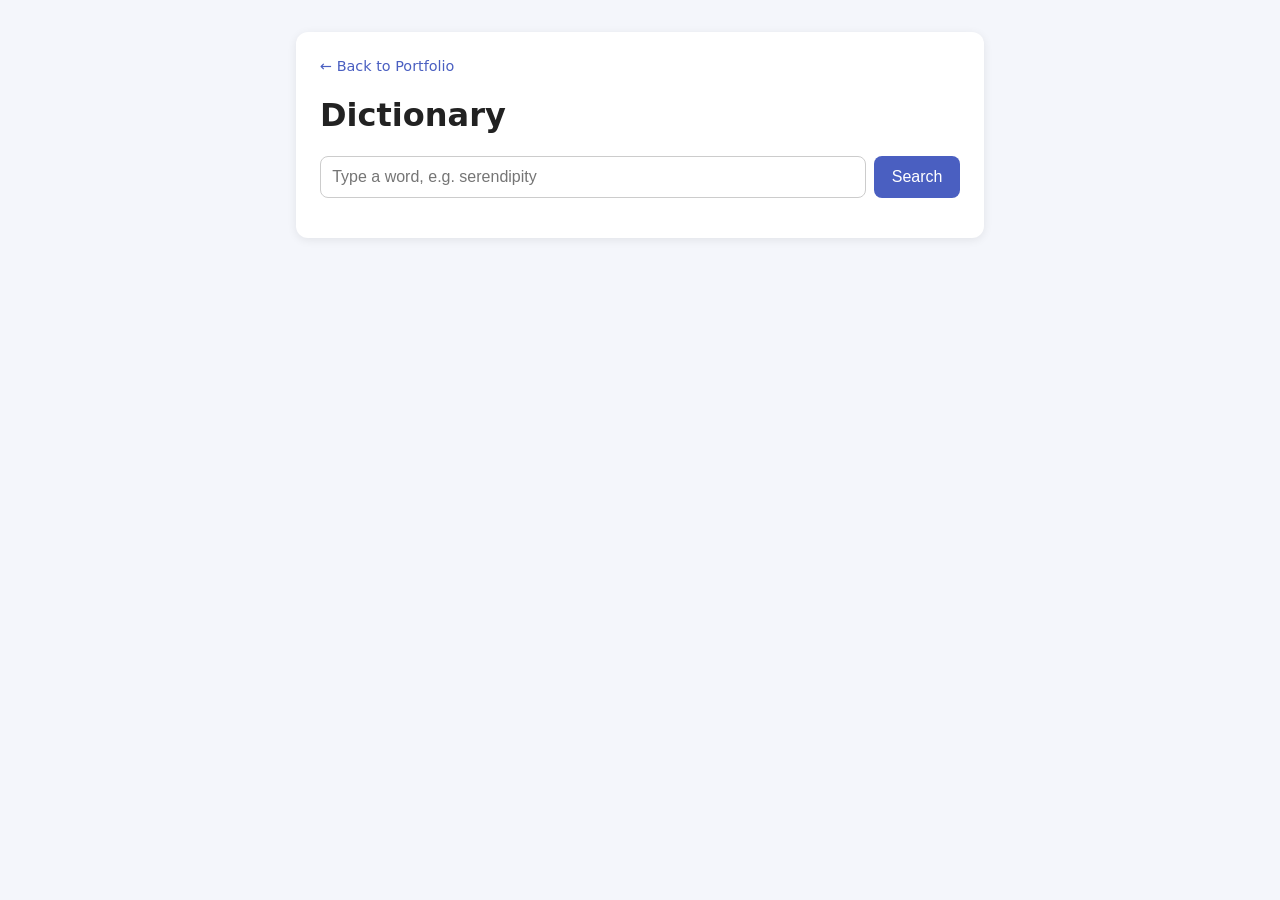
==== app.html @ 38a01851 "Add files via upload" ====
<!DOCTYPE html>
<html lang="en">
<head>
  <meta charset="UTF-8">
  <meta name="viewport" content="width=device-width, initial-scale=1">
  <title>Dictionary App</title>
  <link rel="stylesheet" href="styles.css">
</head>
<body>
  <main class="app">
    <a href="index.html" class="back">← Back to Portfolio</a>
    <h1>Dictionary</h1>
    <form id="search-form">
      <label for="word-input" class="sr-only">Word to define</label>
      <input id="word-input" type="text" placeholder="Type a word, e.g. serendipity" autocomplete="off">
      <button type="submit">Search</button>
    </form>
    <p id="status" role="status"></p>
    <div id="result"></div>
  </main>
  <script src="script.js"></script>
</body>
</html>
---- styles.css ----
/* Starter styles for app.html - CSS teammate can replace/extend */
body { font-family: system-ui, sans-serif; background: #f4f6fb; margin: 0; color: #222; }
.app { max-width: 640px; margin: 2rem auto; padding: 1.5rem; background: #fff; border-radius: 12px; box-shadow: 0 2px 10px rgba(0,0,0,.08); }
.back { font-size: .9rem; color: #4a5fc1; text-decoration: none; }
form { display: flex; gap: .5rem; margin: 1rem 0; }
input { flex: 1; padding: .7rem; font-size: 1rem; border: 1px solid #ccc; border-radius: 8px; }
button { padding: .7rem 1.1rem; font-size: 1rem; border: 0; border-radius: 8px; background: #4a5fc1; color: #fff; cursor: pointer; }
#status.error { color: #b00020; }
.phonetic { color: #666; margin: 0 0 .5rem; }
h3 { font-style: italic; color: #4a5fc1; margin-bottom: .3rem; }
.example, .synonyms { color: #666; font-size: .9rem; }
.sr-only { position: absolute; left: -9999px; }

/* ---------- Portfolio page (index.html) ---------- */
.portfolio { scroll-behavior: smooth; }
.navbar { display: flex; justify-content: space-between; align-items: center; padding: .8rem 1.5rem; background: #fff; box-shadow: 0 1px 6px rgba(0,0,0,.08); position: sticky; top: 0; z-index: 10; }
.navbar .brand { font-weight: bold; color: #4a5fc1; }
.navbar ul { display: flex; gap: 1.2rem; list-style: none; margin: 0; padding: 0; align-items: center; }
.navbar a { text-decoration: none; color: #333; }
.navbar .nav-cta { background: #4a5fc1; color: #fff; padding: .45rem .9rem; border-radius: 6px; }
.hero { background: linear-gradient(135deg, #4a5fc1, #7a8be0); color: #fff; text-align: center; padding: 4rem 1rem; }
.hero h1 { margin: 0 0 .6rem; }
.hero p { max-width: 560px; margin: 0 auto; }
.cta { display: inline-block; margin-top: 1.2rem; padding: .8rem 1.5rem; background: #fff; color: #4a5fc1; font-weight: bold; border-radius: 8px; text-decoration: none; }
.cta-dark { background: #4a5fc1; color: #fff; }
.portfolio main { max-width: 960px; margin: 0 auto; padding: 0 1rem; }
.portfolio section { padding: 2.5rem 0; }
.portfolio h2 { text-align: center; color: #333; margin-top: 0; }
.about-grid { display: grid; grid-template-columns: 2fr 1fr; gap: 1.5rem; align-items: start; }
.facts { list-style: none; margin: 0; padding: 1rem 1.2rem; background: #fff; border-radius: 12px; box-shadow: 0 2px 10px rgba(0,0,0,.08); }
.facts li { padding: .4rem 0; }
.cards { display: grid; grid-template-columns: repeat(auto-fit, minmax(240px, 1fr)); gap: 1.2rem; }
.card { background: #fff; padding: 1.5rem 1.2rem; border-radius: 12px; text-align: center; box-shadow: 0 2px 10px rgba(0,0,0,.08); }
.card img { width: 140px; height: 140px; object-fit: cover; border-radius: 50%; background: #dde2f5; }
.card h3 { margin: .8rem 0 .3rem; }
.card .role { display: inline-block; background: #e8ebfa; color: #4a5fc1; font-weight: bold; padding: .2rem .7rem; border-radius: 999px; font-size: .9rem; }
.launch { text-align: center; }
.portfolio footer { text-align: center; padding: 1.5rem; color: #666; border-top: 1px solid #e3e6f0; }
@media (max-width: 640px) { .about-grid { grid-template-columns: 1fr; } .navbar .brand { display: none; } .navbar { justify-content: center; } }
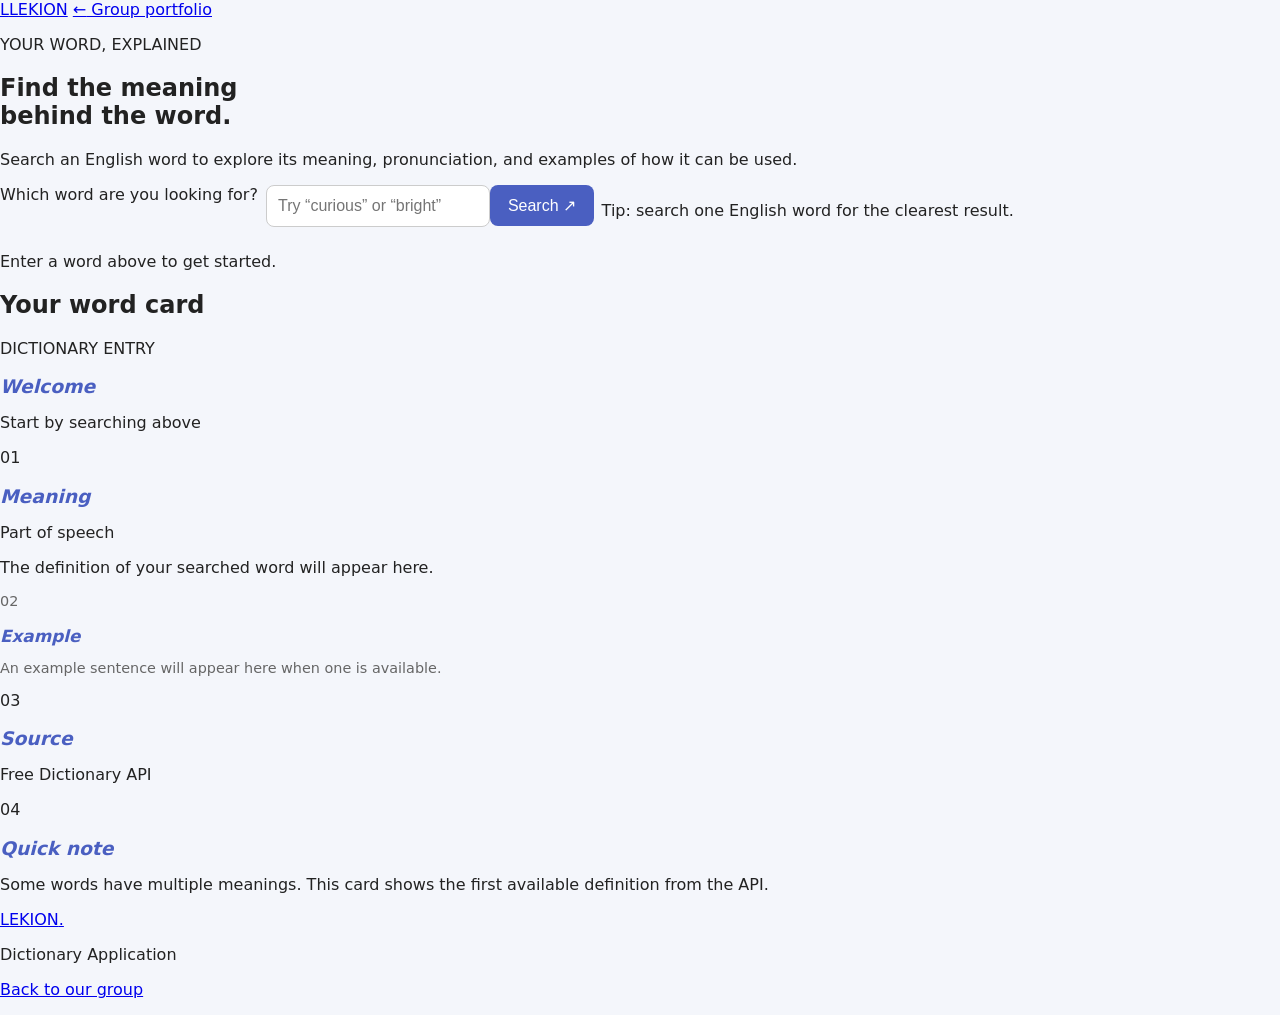
==== commit 6a325bc3: "Update app.html" ====
--- a/app.html
+++ b/app.html
@@ -2,22 +2,48 @@
 <html lang="en">
 <head>
   <meta charset="UTF-8">
-  <meta name="viewport" content="width=device-width, initial-scale=1">
-  <title>Dictionary App</title>
+  <meta name="viewport" content="width=device-width, initial-scale=1.0">
+  <meta name="description" content="Use LEKION to look up definitions, pronunciation, and example sentences.">
+  <title>LEKION | Dictionary</title>
   <link rel="stylesheet" href="styles.css">
+  <script src="script.js" defer></script>
 </head>
-<body>
-  <main class="app">
-    <a href="index.html" class="back">← Back to Portfolio</a>
-    <h1>Dictionary</h1>
-    <form id="search-form">
-      <label for="word-input" class="sr-only">Word to define</label>
-      <input id="word-input" type="text" placeholder="Type a word, e.g. serendipity" autocomplete="off">
-      <button type="submit">Search</button>
-    </form>
-    <p id="status" role="status"></p>
-    <div id="result"></div>
+<body class="dictionary-page">
+  <header class="site-header">
+    <nav class="nav-wrap" aria-label="Main navigation">
+      <a class="brand" href="index.html" aria-label="LEKION home"><span class="brand-mark" aria-hidden="true">L</span><span>LEKION</span></a>
+      <a class="nav-cta" href="index.html"><span aria-hidden="true">←</span> Group portfolio</a>
+    </nav>
+  </header>
+  <main class="dictionary-main">
+    <section class="dictionary-intro">
+      <p class="eyebrow"><span class="eyebrow-dot"></span> YOUR WORD, EXPLAINED</p>
+      <h1>Find the meaning<br>behind <span>the word.</span></h1>
+      <p>Search an English word to explore its meaning, pronunciation, and examples of how it can be used.</p>
+    </section>
+
+    <section class="search-panel" aria-labelledby="search-title">
+      <form id="dictionaryForm">
+        <label id="search-title" for="wordInput">Which word are you looking for?</label>
+        <div class="search-row"><input type="text" id="wordInput" name="word" placeholder="Try “curious” or “bright”" autocomplete="off" required><button class="button" id="searchButton" type="submit">Search <span aria-hidden="true">↗</span></button></div>
+        <p class="search-hint">Tip: search one English word for the clearest result.</p>
+      </form>
+    </section>
+
+    <p id="statusMessage" class="status-message" role="status" aria-live="polite">Enter a word above to get started.</p>
+    <section id="errorMessage" class="error-message" aria-live="polite" hidden><h2>We couldn't find that word.</h2><p id="errorText">Please check the spelling and try again.</p></section>
+
+    <section id="dictionaryResult" class="dictionary-result" aria-live="polite" aria-labelledby="resultHeading">
+      <div class="result-topline"><h2 id="resultHeading">Your word card</h2><span class="result-tag">DICTIONARY ENTRY</span></div>
+      <article class="word-information"><div><h3 id="word">Welcome</h3><p id="phonetic">Start by searching above</p></div><button id="audioButton" class="audio-button" type="button" aria-label="Play pronunciation" hidden>▶</button></article>
+      <div class="result-details">
+        <article class="detail-card meaning"><span class="detail-number">01</span><h3>Meaning</h3><p id="partOfSpeech" class="part-of-speech">Part of speech</p><p id="definition">The definition of your searched word will appear here.</p></article>
+        <article class="detail-card example"><span class="detail-number">02</span><h3>Example</h3><p id="example">An example sentence will appear here when one is available.</p></article>
+        <article class="detail-card source"><span class="detail-number">03</span><h3>Source</h3><p id="source">Free Dictionary API</p></article>
+        <article class="detail-card search-note"><span class="detail-number">04</span><h3>Quick note</h3><p>Some words have multiple meanings. This card shows the first available definition from the API.</p></article>
+      </div>
+    </section>
   </main>
-  <script src="script.js"></script>
+  <footer class="site-footer"><div class="footer-inner"><a class="footer-brand" href="index.html">LEKION<span>.</span></a><p>Dictionary Application</p><p><a href="index.html">Back to our group</a></p></div></footer>
 </body>
 </html>
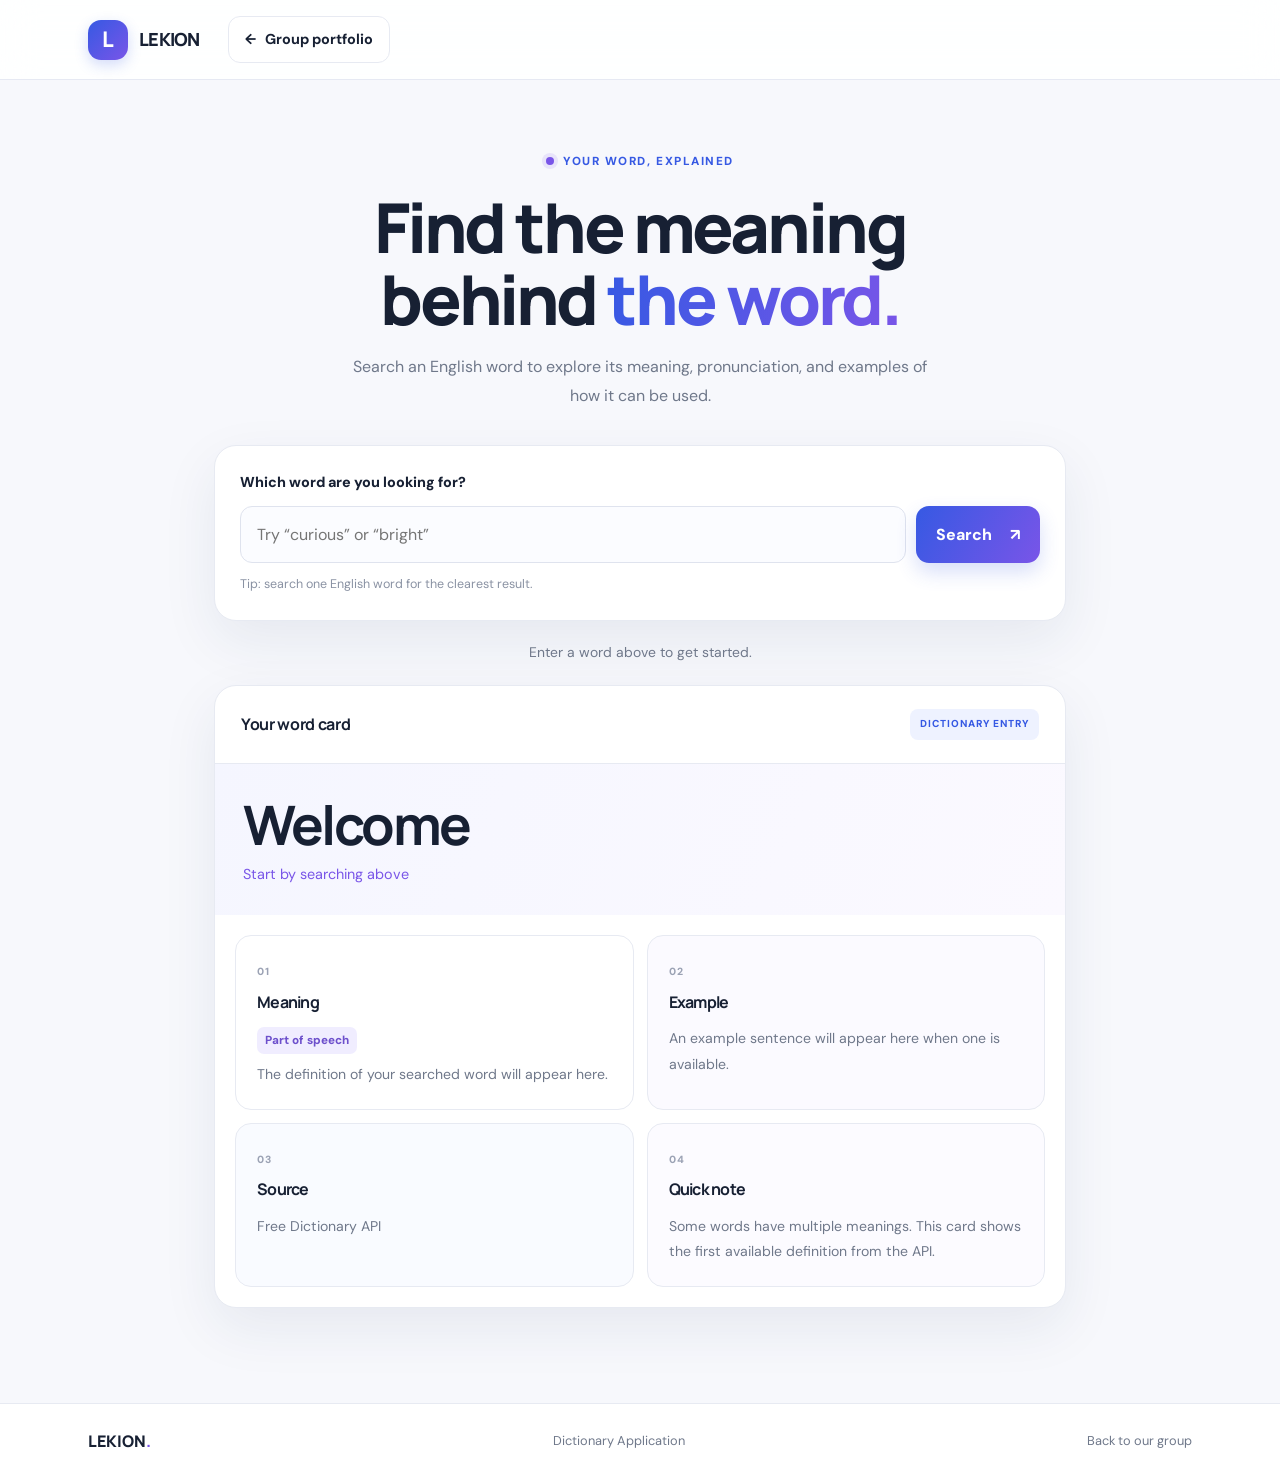
==== commit e35970a0: "Update app.html" ====
--- a/app.html
+++ b/app.html
@@ -5,7 +5,7 @@
   <meta name="viewport" content="width=device-width, initial-scale=1.0">
   <meta name="description" content="Use LEKION to look up definitions, pronunciation, and example sentences.">
   <title>LEKION | Dictionary</title>
-  <link rel="stylesheet" href="styles.css">
+  <link rel="stylesheet" href="./styles.css">
   <script src="script.js" defer></script>
 </head>
 <body class="dictionary-page">
--- a/styles.css
+++ b/styles.css
@@ -1,39 +1,1196 @@
-/* Starter styles for app.html - CSS teammate can replace/extend */
-body { font-family: system-ui, sans-serif; background: #f4f6fb; margin: 0; color: #222; }
-.app { max-width: 640px; margin: 2rem auto; padding: 1.5rem; background: #fff; border-radius: 12px; box-shadow: 0 2px 10px rgba(0,0,0,.08); }
-.back { font-size: .9rem; color: #4a5fc1; text-decoration: none; }
-form { display: flex; gap: .5rem; margin: 1rem 0; }
-input { flex: 1; padding: .7rem; font-size: 1rem; border: 1px solid #ccc; border-radius: 8px; }
-button { padding: .7rem 1.1rem; font-size: 1rem; border: 0; border-radius: 8px; background: #4a5fc1; color: #fff; cursor: pointer; }
-#status.error { color: #b00020; }
-.phonetic { color: #666; margin: 0 0 .5rem; }
-h3 { font-style: italic; color: #4a5fc1; margin-bottom: .3rem; }
-.example, .synonyms { color: #666; font-size: .9rem; }
-.sr-only { position: absolute; left: -9999px; }
-
-/* ---------- Portfolio page (index.html) ---------- */
-.portfolio { scroll-behavior: smooth; }
-.navbar { display: flex; justify-content: space-between; align-items: center; padding: .8rem 1.5rem; background: #fff; box-shadow: 0 1px 6px rgba(0,0,0,.08); position: sticky; top: 0; z-index: 10; }
-.navbar .brand { font-weight: bold; color: #4a5fc1; }
-.navbar ul { display: flex; gap: 1.2rem; list-style: none; margin: 0; padding: 0; align-items: center; }
-.navbar a { text-decoration: none; color: #333; }
-.navbar .nav-cta { background: #4a5fc1; color: #fff; padding: .45rem .9rem; border-radius: 6px; }
-.hero { background: linear-gradient(135deg, #4a5fc1, #7a8be0); color: #fff; text-align: center; padding: 4rem 1rem; }
-.hero h1 { margin: 0 0 .6rem; }
-.hero p { max-width: 560px; margin: 0 auto; }
-.cta { display: inline-block; margin-top: 1.2rem; padding: .8rem 1.5rem; background: #fff; color: #4a5fc1; font-weight: bold; border-radius: 8px; text-decoration: none; }
-.cta-dark { background: #4a5fc1; color: #fff; }
-.portfolio main { max-width: 960px; margin: 0 auto; padding: 0 1rem; }
-.portfolio section { padding: 2.5rem 0; }
-.portfolio h2 { text-align: center; color: #333; margin-top: 0; }
-.about-grid { display: grid; grid-template-columns: 2fr 1fr; gap: 1.5rem; align-items: start; }
-.facts { list-style: none; margin: 0; padding: 1rem 1.2rem; background: #fff; border-radius: 12px; box-shadow: 0 2px 10px rgba(0,0,0,.08); }
-.facts li { padding: .4rem 0; }
-.cards { display: grid; grid-template-columns: repeat(auto-fit, minmax(240px, 1fr)); gap: 1.2rem; }
-.card { background: #fff; padding: 1.5rem 1.2rem; border-radius: 12px; text-align: center; box-shadow: 0 2px 10px rgba(0,0,0,.08); }
-.card img { width: 140px; height: 140px; object-fit: cover; border-radius: 50%; background: #dde2f5; }
-.card h3 { margin: .8rem 0 .3rem; }
-.card .role { display: inline-block; background: #e8ebfa; color: #4a5fc1; font-weight: bold; padding: .2rem .7rem; border-radius: 999px; font-size: .9rem; }
-.launch { text-align: center; }
-.portfolio footer { text-align: center; padding: 1.5rem; color: #666; border-top: 1px solid #e3e6f0; }
-@media (max-width: 640px) { .about-grid { grid-template-columns: 1fr; } .navbar .brand { display: none; } .navbar { justify-content: center; } }
+@import url('https://fonts.googleapis.com/css2?family=DM+Sans:wght@400;500;600;700&family=Manrope:wght@400;500;600;700;800&display=swap');
+
+:root {
+    --ink: #172033;
+    --muted: #6f788a;
+    --blue: #3659e3;
+    --purple: #7955e8;
+    --line: #e7eaf2;
+    --paper: #f7f8fc;
+    --white: #fff;
+    --soft-blue: #eef2ff;
+    --shadow: 0 20px 55px rgba(30, 45, 90, 0.08);
+}
+
+* {
+    box-sizing: border-box;
+}
+
+html {
+    scroll-behavior: smooth;
+    scroll-padding-top: 95px;
+}
+
+body {
+    margin: 0;
+    background: var(--paper);
+    color: var(--ink);
+    font-family: "DM Sans", Arial, sans-serif;
+    line-height: 1.6;
+}
+
+a {
+    color: inherit;
+    text-decoration: none;
+}
+
+button,
+input {
+    font: inherit;
+}
+
+/* =========================
+   HEADER AND NAVIGATION
+========================= */
+
+.site-header {
+    position: sticky;
+    top: 0;
+    z-index: 20;
+    background: rgba(255, 255, 255, 0.88);
+    backdrop-filter: blur(18px);
+    border-bottom: 1px solid rgba(226, 230, 241, 0.85);
+}
+
+.nav-wrap {
+    max-width: 1160px;
+    margin: auto;
+    padding: 16px 28px;
+    display: flex;
+    align-items: center;
+    gap: 28px;
+    min-height: 76px;
+}
+
+.brand {
+    display: inline-flex;
+    align-items: center;
+    gap: 11px;
+    font-family: Manrope, sans-serif;
+    font-size: 1.13rem;
+    font-weight: 800;
+    letter-spacing: -0.04em;
+}
+
+.brand-mark {
+    width: 40px;
+    height: 40px;
+    display: grid;
+    place-items: center;
+    border-radius: 13px;
+    background: linear-gradient(135deg, var(--blue), var(--purple));
+    color: white;
+    font-size: 1.35rem;
+    font-weight: 900;
+    box-shadow: 0 5px 14px rgba(54, 89, 227, 0.22);
+    transition: transform 0.18s ease, box-shadow 0.18s ease;
+}
+
+.brand:hover .brand-mark {
+    transform: translateY(-2px) rotate(-4deg);
+    box-shadow: 0 8px 20px rgba(54, 89, 227, 0.3);
+}
+
+.nav-links {
+    display: flex;
+    list-style: none;
+    align-items: center;
+    gap: 30px;
+    margin: 0 0 0 auto;
+    padding: 0;
+}
+
+.nav-links a,
+.nav-cta {
+    font-size: 0.9rem;
+    font-weight: 700;
+    color: #626c80;
+    transition: color 0.2s;
+}
+
+.nav-links a:hover,
+.nav-cta:hover {
+    color: var(--blue);
+}
+
+.nav-cta {
+    display: inline-flex;
+    align-items: center;
+    gap: 9px;
+    padding: 11px 16px;
+    border: 1px solid var(--line);
+    border-radius: 12px;
+    background: white;
+    color: var(--ink);
+}
+
+/* =========================
+   HOMEPAGE HERO
+========================= */
+
+.portfolio-hero {
+    position: relative;
+    overflow: hidden;
+    display: grid;
+    grid-template-columns: 1.05fr 0.95fr;
+    gap: 50px;
+    align-items: center;
+    max-width: 1160px;
+    margin: 0 auto;
+    padding: 92px 28px 105px;
+    min-height: 570px;
+}
+
+.portfolio-hero::before {
+    content: "";
+    position: absolute;
+    width: 520px;
+    height: 520px;
+    border-radius: 50%;
+    background: radial-gradient(
+        circle,
+        rgba(112, 90, 239, 0.09),
+        transparent 68%
+    );
+    right: -90px;
+    top: 10px;
+    pointer-events: none;
+}
+
+.hero-copy {
+    position: relative;
+    z-index: 1;
+}
+
+.eyebrow {
+    display: flex;
+    align-items: center;
+    gap: 9px;
+    margin: 0 0 20px;
+    color: var(--blue);
+    font-size: 0.73rem;
+    font-weight: 800;
+    letter-spacing: 0.13em;
+    text-transform: uppercase;
+}
+
+.eyebrow-dot {
+    width: 8px;
+    height: 8px;
+    border-radius: 50%;
+    background: var(--purple);
+    box-shadow: 0 0 0 4px rgba(121, 85, 232, 0.12);
+}
+
+h1,
+h2,
+h3,
+p {
+    margin-top: 0;
+}
+
+h1,
+h2,
+h3 {
+    font-family: Manrope, "DM Sans", sans-serif;
+    letter-spacing: -0.045em;
+}
+
+.portfolio-hero h1,
+.dictionary-intro h1 {
+    font-size: clamp(3.1rem, 6vw, 5.15rem);
+    line-height: 1.05;
+    margin: 0 0 23px;
+    font-weight: 800;
+}
+
+h1 span,
+.section-heading span {
+    color: var(--blue);
+}
+
+.portfolio-hero h1 span,
+.dictionary-intro h1 span {
+    background: linear-gradient(100deg, var(--blue), var(--purple));
+    -webkit-background-clip: text;
+    background-clip: text;
+    color: transparent;
+}
+
+.hero-description {
+    max-width: 510px;
+    color: var(--muted);
+    font-size: 1.08rem;
+    line-height: 1.8;
+    margin-bottom: 28px;
+}
+
+.hero-actions {
+    display: flex;
+    flex-wrap: wrap;
+    gap: 12px;
+}
+
+.button {
+    display: inline-flex;
+    align-items: center;
+    justify-content: center;
+    gap: 18px;
+    border: 0;
+    border-radius: 13px;
+    padding: 14px 20px;
+    background: linear-gradient(120deg, var(--blue), var(--purple));
+    color: white;
+    font-weight: 800;
+    box-shadow: 0 9px 20px rgba(54, 89, 227, 0.2);
+    cursor: pointer;
+    transition: transform 0.2s, box-shadow 0.2s;
+}
+
+.button:hover {
+    transform: translateY(-2px);
+    box-shadow: 0 13px 26px rgba(54, 89, 227, 0.28);
+}
+
+.button-light {
+    background: white;
+    color: var(--ink);
+    border: 1px solid var(--line);
+    box-shadow: none;
+}
+
+.button-light:hover {
+    box-shadow: var(--shadow);
+}
+
+.hero-proof {
+    display: flex;
+    align-items: center;
+    gap: 11px;
+    color: var(--muted);
+    font-size: 0.85rem;
+    margin-top: 33px;
+}
+
+.proof-icon {
+    display: grid;
+    place-items: center;
+    width: 34px;
+    height: 34px;
+    border-radius: 10px;
+    background: #ecefff;
+    color: var(--blue);
+    font-weight: 800;
+}
+
+/* =========================
+   HERO DECORATION
+========================= */
+
+.hero-visual {
+    position: relative;
+    display: grid;
+    place-items: center;
+    min-height: 365px;
+}
+
+.visual-orbit {
+    position: absolute;
+    border: 1px solid #e0e4fa;
+    border-radius: 50%;
+    transform: rotate(-20deg);
+}
+
+.orbit-one {
+    width: 390px;
+    height: 270px;
+}
+
+.orbit-two {
+    width: 300px;
+    height: 390px;
+    transform: rotate(38deg);
+    border-color: #e8e0fb;
+}
+
+.floating-card {
+    position: relative;
+    background: rgba(255, 255, 255, 0.94);
+    border: 1px solid rgba(229, 232, 244, 0.95);
+    border-radius: 22px;
+    box-shadow: 0 22px 65px rgba(37, 47, 94, 0.13);
+}
+
+.card-main {
+    z-index: 2;
+    width: min(330px, 90%);
+    padding: 28px 30px;
+    transform: rotate(-3deg);
+}
+
+.card-label {
+    display: block;
+    color: #8b93a6;
+    font-size: 0.65rem;
+    font-weight: 800;
+    letter-spacing: 0.14em;
+    margin-bottom: 13px;
+}
+
+.card-main strong {
+    display: block;
+    font-family: Manrope, sans-serif;
+    font-size: 2.65rem;
+    letter-spacing: -0.06em;
+}
+
+.card-main em {
+    display: block;
+    color: var(--purple);
+    font-size: 0.9rem;
+    margin: 2px 0 18px;
+}
+
+.card-main p {
+    font-size: 0.91rem;
+    line-height: 1.7;
+    color: var(--muted);
+    margin: 0;
+    max-width: 245px;
+}
+
+.card-spark {
+    position: absolute;
+    right: 25px;
+    top: 28px;
+    color: #f1b94e;
+    font-size: 1.6rem;
+}
+
+.card-small {
+    position: absolute;
+    z-index: 3;
+    display: flex;
+    align-items: center;
+    gap: 12px;
+    padding: 13px 16px;
+    border-radius: 15px;
+    transform: rotate(3deg);
+}
+
+.card-top {
+    top: 23px;
+    right: -4px;
+}
+
+.card-bottom {
+    bottom: 22px;
+    left: -5px;
+    transform: rotate(-4deg);
+}
+
+.mini-symbol {
+    display: grid;
+    place-items: center;
+    width: 38px;
+    height: 38px;
+    border-radius: 12px;
+    background: #edf0ff;
+    color: var(--blue);
+    font-weight: 900;
+}
+
+.mini-symbol.purple {
+    background: #f1eaff;
+    color: var(--purple);
+    font-size: 1.3rem;
+}
+
+.card-small b,
+.card-small small {
+    display: block;
+}
+
+.card-small b {
+    font-size: 0.8rem;
+}
+
+.card-small small {
+    font-size: 0.68rem;
+    color: var(--muted);
+    margin-top: 2px;
+}
+
+.decor-star {
+    position: absolute;
+    color: #8a70ee;
+}
+
+.star-one {
+    top: 15px;
+    left: 45px;
+    font-size: 1.8rem;
+}
+
+.star-two {
+    bottom: 40px;
+    right: 25px;
+    font-size: 1.35rem;
+    color: #f0b64b;
+}
+
+/* =========================
+   GENERAL SECTIONS
+========================= */
+
+.portfolio-section {
+    max-width: 1160px;
+    margin: 0 auto;
+    padding: 76px 28px;
+}
+
+.about-section {
+    border-top: 1px solid var(--line);
+    border-bottom: 1px solid var(--line);
+}
+
+.about-grid {
+    display: grid;
+    grid-template-columns: 1fr 1fr;
+    gap: 80px;
+    align-items: center;
+}
+
+.section-heading {
+    font-size: clamp(2.2rem, 4vw, 3.35rem);
+    line-height: 1.15;
+    margin: 0 0 20px;
+}
+
+.about-note {
+    border-left: 3px solid var(--purple);
+    padding: 9px 0 9px 25px;
+}
+
+.note-number,
+.member-number {
+    display: block;
+    color: var(--blue);
+    font-size: 0.68rem;
+    letter-spacing: 0.12em;
+    font-weight: 800;
+    margin-bottom: 12px;
+}
+
+.about-note p,
+.section-copy {
+    max-width: 650px;
+    color: var(--muted);
+    line-height: 1.85;
+    margin: 0;
+}
+
+/* =========================
+   PROJECT SECTION
+========================= */
+
+.project-section {
+    padding-top: 95px;
+    padding-bottom: 95px;
+}
+
+.project-section > .section-copy,
+.team-section > .section-copy {
+    margin-bottom: 32px;
+}
+
+.project-grid {
+    display: grid;
+    grid-template-columns: 1.3fr 0.7fr;
+    gap: 20px;
+    margin-top: 34px;
+}
+
+.project-card,
+.api-card {
+    position: relative;
+    overflow: hidden;
+    border: 1px solid var(--line);
+    border-radius: 22px;
+    padding: 30px;
+    background: white;
+    box-shadow: 0 8px 28px rgba(35, 46, 86, 0.035);
+}
+
+.project-icon {
+    display: grid;
+    place-items: center;
+    width: 52px;
+    height: 52px;
+    border-radius: 16px;
+    background: var(--soft-blue);
+    color: var(--blue);
+    font-weight: 900;
+    font-size: 1.3rem;
+    margin-bottom: 24px;
+}
+
+.project-card h3,
+.api-card h3 {
+    font-size: 1.45rem;
+    margin: 0 0 12px;
+}
+
+.project-card p,
+.api-card p {
+    color: var(--muted);
+    line-height: 1.8;
+    font-size: 0.94rem;
+}
+
+.text-link {
+    display: inline-flex;
+    gap: 10px;
+    align-items: center;
+    color: var(--blue);
+    font-size: 0.88rem;
+    font-weight: 800;
+    margin-top: 7px;
+}
+
+.api-card {
+    background: #202849;
+    color: white;
+    border: 0;
+}
+
+.api-card .card-label {
+    color: #b4bcdb;
+}
+
+.api-card h3 {
+    color: white;
+}
+
+.api-card p {
+    color: #c2c9de;
+}
+
+.api-orb {
+    position: absolute;
+    right: 20px;
+    top: 18px;
+    font-size: 4.7rem;
+    color: rgba(160, 145, 255, 0.18);
+}
+
+.api-card .text-link {
+    color: #b9b4ff;
+}
+
+/* =========================
+   TEAM SECTION
+========================= */
+
+.team-section {
+    padding-top: 60px;
+    padding-bottom: 100px;
+}
+
+.team-grid {
+    display: grid;
+    grid-template-columns: repeat(3, minmax(0, 1fr));
+    gap: 18px;
+    margin-top: 35px;
+}
+
+.member-card {
+    overflow: hidden;
+    background: white;
+    border: 1px solid var(--line);
+    border-radius: 20px;
+    box-shadow: 0 8px 25px rgba(35, 46, 86, 0.04);
+}
+
+.member-photo-wrap {
+    height: 180px;
+    background: linear-gradient(135deg, #e9edff, #f2eaff);
+    position: relative;
+    display: grid;
+    place-items: center;
+    overflow: hidden;
+}
+
+.member-photo {
+    position: absolute;
+    width: 100%;
+    height: 100%;
+    object-fit: cover;
+    z-index: 1;
+}
+
+.photo-fallback {
+    font-family: Manrope, sans-serif;
+    font-size: 2.5rem;
+    font-weight: 800;
+    color: #7d83d6;
+}
+
+.member-info {
+    padding: 23px;
+}
+
+.member-info h3 {
+    font-size: 1.2rem;
+    margin: 0 0 8px;
+}
+
+.member-role {
+    color: var(--blue) !important;
+    font-weight: 700;
+    font-size: 0.8rem !important;
+    margin-bottom: 11px !important;
+}
+
+.member-info p {
+    font-size: 0.85rem;
+    color: var(--muted);
+    line-height: 1.75;
+    margin-bottom: 0;
+}
+
+/* =========================
+   HOMEPAGE CALL TO ACTION
+========================= */
+
+.app-callout {
+    max-width: 1104px;
+    margin: 0 auto 90px;
+    padding: 35px 40px;
+    display: flex;
+    justify-content: space-between;
+    align-items: center;
+    gap: 24px;
+    border: 1px solid #e3e5fb;
+    border-radius: 24px;
+    background: linear-gradient(115deg, #f0f2ff, #fbf8ff);
+}
+
+.app-callout .eyebrow {
+    margin-bottom: 9px;
+}
+
+.app-callout h2 {
+    font-size: 2rem;
+    margin: 0 0 5px;
+}
+
+.app-callout p:not(.eyebrow) {
+    color: var(--muted);
+    margin: 0;
+}
+
+/* =========================
+   FOOTER
+========================= */
+
+.site-footer {
+    border-top: 1px solid var(--line);
+    background: #fff;
+}
+
+.footer-inner {
+    max-width: 1160px;
+    margin: auto;
+    padding: 25px 28px;
+    display: flex;
+    align-items: center;
+    justify-content: space-between;
+    gap: 18px;
+    color: var(--muted);
+    font-size: 0.8rem;
+}
+
+.footer-inner p {
+    margin: 0;
+}
+
+.footer-brand {
+    font-family: Manrope, sans-serif;
+    font-weight: 900;
+    font-size: 1rem;
+    color: var(--ink);
+}
+
+.footer-brand span {
+    color: var(--purple);
+}
+
+/* =========================
+   DICTIONARY PAGE
+========================= */
+
+.dictionary-main {
+    max-width: 900px;
+    margin: 0 auto;
+    padding: 72px 24px 95px;
+}
+
+.dictionary-intro {
+    text-align: center;
+    margin: 0 auto 34px;
+    max-width: 680px;
+}
+
+.dictionary-intro .eyebrow {
+    justify-content: center;
+}
+
+.dictionary-intro h1 {
+    font-size: clamp(2.7rem, 6vw, 4.3rem);
+    margin-bottom: 18px;
+}
+
+.dictionary-intro > p:last-child {
+    max-width: 590px;
+    margin: 0 auto;
+    color: var(--muted);
+    line-height: 1.8;
+}
+
+.search-panel {
+    background: white;
+    border: 1px solid var(--line);
+    border-radius: 22px;
+    padding: 25px;
+    box-shadow: var(--shadow);
+}
+
+.search-panel label {
+    display: block;
+    font-weight: 800;
+    font-size: 0.9rem;
+    margin-bottom: 12px;
+}
+
+.search-row {
+    display: flex;
+    gap: 10px;
+}
+
+.search-row input {
+    min-width: 0;
+    flex: 1;
+    padding: 15px 16px;
+    border: 1px solid #dfe3ee;
+    border-radius: 12px;
+    outline: none;
+    color: var(--ink);
+    background: #fbfcff;
+    transition: border-color 0.2s, box-shadow 0.2s;
+}
+
+.search-row input:focus {
+    border-color: var(--blue);
+    box-shadow: 0 0 0 4px rgba(54, 89, 227, 0.1);
+}
+
+.search-hint {
+    font-size: 0.78rem;
+    color: #8a92a3;
+    margin: 12px 0 0;
+}
+
+.status-message {
+    min-height: 24px;
+    text-align: center;
+    color: var(--muted);
+    font-size: 0.87rem;
+    margin: 20px 0;
+}
+
+.status-message.loading {
+    color: var(--blue);
+}
+
+.status-message.success {
+    color: #24845a;
+}
+
+.status-message.error {
+    color: #c43d52;
+}
+
+.dictionary-result {
+    overflow: hidden;
+    background: white;
+    border: 1px solid var(--line);
+    border-radius: 22px;
+    box-shadow: var(--shadow);
+}
+
+.result-topline {
+    display: flex;
+    justify-content: space-between;
+    align-items: center;
+    gap: 15px;
+    padding: 23px 26px;
+    border-bottom: 1px solid var(--line);
+}
+
+.result-topline h2 {
+    font-size: 1rem;
+    margin: 0;
+    letter-spacing: -0.02em;
+}
+
+.result-tag {
+    font-size: 0.63rem;
+    letter-spacing: 0.1em;
+    font-weight: 800;
+    color: var(--blue);
+    background: var(--soft-blue);
+    padding: 7px 10px;
+    border-radius: 8px;
+}
+
+.word-information {
+    display: flex;
+    align-items: center;
+    justify-content: space-between;
+    gap: 20px;
+    padding: 29px 28px;
+    background: linear-gradient(115deg, #f5f6ff, #fbf9ff);
+}
+
+.word-information h3 {
+    font-size: clamp(2.3rem, 6vw, 3.4rem);
+    line-height: 1.15;
+    margin: 0 0 8px;
+    overflow-wrap: anywhere;
+}
+
+.word-information p {
+    margin: 0;
+    color: var(--purple);
+    font-size: 0.9rem;
+}
+
+.audio-button {
+    width: 46px;
+    height: 46px;
+    flex: 0 0 46px;
+    border: 0;
+    border-radius: 15px;
+    background: white;
+    color: var(--blue);
+    box-shadow: 0 4px 14px rgba(50, 60, 110, 0.1);
+    cursor: pointer;
+}
+
+.result-details {
+    display: grid;
+    grid-template-columns: 1fr 1fr;
+    gap: 13px;
+    padding: 20px;
+}
+
+.detail-card {
+    position: relative;
+    border: 1px solid var(--line);
+    border-radius: 16px;
+    padding: 21px;
+    min-height: 155px;
+}
+
+.detail-number {
+    font-size: 0.65rem;
+    font-weight: 800;
+    color: #9ba2b4;
+    letter-spacing: 0.1em;
+}
+
+.detail-card h3 {
+    font-size: 1rem;
+    margin: 7px 0 11px;
+}
+
+.detail-card p {
+    font-size: 0.88rem;
+    color: var(--muted);
+    line-height: 1.8;
+    margin-bottom: 0;
+    overflow-wrap: anywhere;
+}
+
+.detail-card .part-of-speech {
+    display: inline-block;
+    margin-bottom: 8px;
+    padding: 3px 8px;
+    border-radius: 7px;
+    background: #f0edff;
+    color: #6d50cc;
+    font-size: 0.73rem;
+    font-weight: 800;
+}
+
+.example {
+    background: #fbfaff;
+}
+
+.source {
+    background: #f9fbff;
+}
+
+.search-note {
+    background: #fcfbff;
+}
+
+.error-message {
+    padding: 20px;
+    margin: 16px 0;
+    border: 1px solid #f3cdd3;
+    border-radius: 15px;
+    background: #fff5f6;
+    color: #9e2637;
+}
+
+.error-message h2 {
+    font-size: 1rem;
+    margin: 0 0 5px;
+}
+
+.error-message p {
+    margin: 0;
+    font-size: 0.88rem;
+}
+
+[hidden] {
+    display: none !important;
+}
+
+/* =========================
+   RESPONSIVE: TABLETS
+========================= */
+
+@media (max-width: 800px) {
+    .nav-wrap {
+        padding: 13px 20px;
+        gap: 15px;
+    }
+
+    .nav-links {
+        gap: 16px;
+    }
+
+    .portfolio-hero {
+        grid-template-columns: 1fr;
+        padding: 70px 24px 80px;
+        gap: 25px;
+    }
+
+    .hero-visual {
+        min-height: 340px;
+    }
+
+    .about-grid {
+        gap: 35px;
+    }
+
+    .project-grid {
+        grid-template-columns: 1fr 1fr;
+    }
+
+    .team-grid {
+        grid-template-columns: 1fr 1fr;
+    }
+
+    .app-callout {
+        margin: 0 20px 65px;
+    }
+
+    .footer-inner {
+        flex-wrap: wrap;
+    }
+
+    .portfolio-section {
+        padding-left: 24px;
+        padding-right: 24px;
+    }
+}
+
+/* =========================
+   RESPONSIVE: MOBILE
+========================= */
+
+@media (max-width: 560px) {
+    .nav-wrap {
+        min-height: 66px;
+        padding: 11px 16px;
+    }
+
+    .brand {
+        font-size: 1rem;
+    }
+
+    .brand-mark {
+        width: 36px;
+        height: 36px;
+    }
+
+    .nav-links {
+        display: none;
+    }
+
+    .nav-cta {
+        margin-left: auto;
+        font-size: 0.78rem;
+        padding: 9px 11px;
+    }
+
+    .portfolio-hero {
+        padding: 56px 20px 65px;
+        min-height: unset;
+    }
+
+    .portfolio-hero h1 {
+        font-size: 3.1rem;
+    }
+
+    .hero-description {
+        font-size: 1rem;
+    }
+
+    .hero-visual {
+        min-height: 310px;
+    }
+
+    .orbit-one {
+        width: 300px;
+        height: 220px;
+    }
+
+    .orbit-two {
+        width: 240px;
+        height: 300px;
+    }
+
+    .card-main {
+        width: 280px;
+        padding: 24px;
+    }
+
+    .card-main strong {
+        font-size: 2.25rem;
+    }
+
+    .card-top {
+        right: -2px;
+        top: 8px;
+    }
+
+    .card-bottom {
+        left: -2px;
+        bottom: 10px;
+    }
+
+    .portfolio-section {
+        padding: 60px 20px;
+    }
+
+    .about-grid {
+        grid-template-columns: 1fr;
+        gap: 20px;
+    }
+
+    .section-heading {
+        font-size: 2.35rem;
+    }
+
+    .project-grid,
+    .team-grid {
+        grid-template-columns: 1fr;
+    }
+
+    .member-photo-wrap {
+        height: 205px;
+    }
+
+    .app-callout {
+        margin: 0 16px 55px;
+        padding: 27px 22px;
+        align-items: flex-start;
+        flex-direction: column;
+    }
+
+    .app-callout h2 {
+        font-size: 1.7rem;
+    }
+
+    .footer-inner {
+        padding: 24px 20px;
+        display: grid;
+        grid-template-columns: 1fr;
+        gap: 8px;
+    }
+
+    .dictionary-main {
+        padding: 50px 16px 65px;
+    }
+
+    .dictionary-intro h1 {
+        font-size: 2.8rem;
+    }
+
+    .search-panel {
+        padding: 18px;
+        border-radius: 18px;
+    }
+
+    .search-row {
+        flex-direction: column;
+    }
+
+    .search-row .button {
+        width: 100%;
+    }
+
+    .result-topline {
+        padding: 18px;
+        align-items: flex-start;
+    }
+
+    .result-tag {
+        font-size: 0.56rem;
+    }
+
+    .word-information {
+        padding: 24px 20px;
+    }
+
+    .result-details {
+        grid-template-columns: 1fr;
+        padding: 13px;
+    }
+
+    .detail-card {
+        min-height: unset;
+        padding: 18px;
+    }
+}
+
+/* =========================
+   REDUCED MOTION ACCESSIBILITY
+========================= */
+
+@media (prefers-reduced-motion: reduce) {
+    html {
+        scroll-behavior: auto;
+    }
+
+    *,
+    *::before,
+    *::after {
+        transition: none !important;
+    }
+}
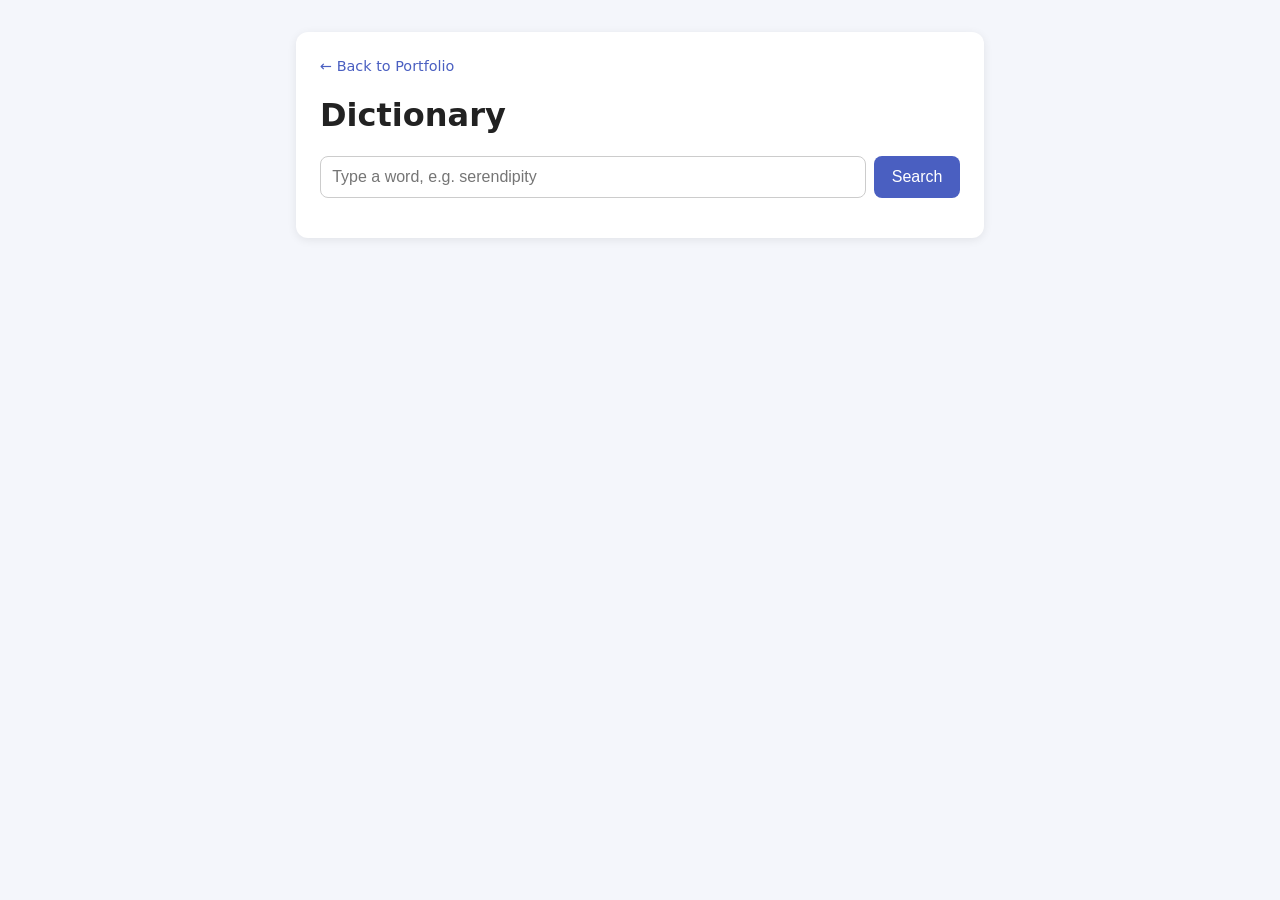
==== commit ab4b88e1: "Update app.html" ====
--- a/app.html
+++ b/app.html
@@ -2,48 +2,22 @@
 <html lang="en">
 <head>
   <meta charset="UTF-8">
-  <meta name="viewport" content="width=device-width, initial-scale=1.0">
-  <meta name="description" content="Use LEKION to look up definitions, pronunciation, and example sentences.">
-  <title>LEKION | Dictionary</title>
-  <link rel="stylesheet" href="./styles.css">
-  <script src="script.js" defer></script>
+  <meta name="viewport" content="width=device-width, initial-scale=1">
+  <title>Dictionary App</title>
+  <link rel="stylesheet" href="styles.css">
 </head>
-<body class="dictionary-page">
-  <header class="site-header">
-    <nav class="nav-wrap" aria-label="Main navigation">
-      <a class="brand" href="index.html" aria-label="LEKION home"><span class="brand-mark" aria-hidden="true">L</span><span>LEKION</span></a>
-      <a class="nav-cta" href="index.html"><span aria-hidden="true">←</span> Group portfolio</a>
-    </nav>
-  </header>
-  <main class="dictionary-main">
-    <section class="dictionary-intro">
-      <p class="eyebrow"><span class="eyebrow-dot"></span> YOUR WORD, EXPLAINED</p>
-      <h1>Find the meaning<br>behind <span>the word.</span></h1>
-      <p>Search an English word to explore its meaning, pronunciation, and examples of how it can be used.</p>
-    </section>
-
-    <section class="search-panel" aria-labelledby="search-title">
-      <form id="dictionaryForm">
-        <label id="search-title" for="wordInput">Which word are you looking for?</label>
-        <div class="search-row"><input type="text" id="wordInput" name="word" placeholder="Try “curious” or “bright”" autocomplete="off" required><button class="button" id="searchButton" type="submit">Search <span aria-hidden="true">↗</span></button></div>
-        <p class="search-hint">Tip: search one English word for the clearest result.</p>
-      </form>
-    </section>
-
-    <p id="statusMessage" class="status-message" role="status" aria-live="polite">Enter a word above to get started.</p>
-    <section id="errorMessage" class="error-message" aria-live="polite" hidden><h2>We couldn't find that word.</h2><p id="errorText">Please check the spelling and try again.</p></section>
-
-    <section id="dictionaryResult" class="dictionary-result" aria-live="polite" aria-labelledby="resultHeading">
-      <div class="result-topline"><h2 id="resultHeading">Your word card</h2><span class="result-tag">DICTIONARY ENTRY</span></div>
-      <article class="word-information"><div><h3 id="word">Welcome</h3><p id="phonetic">Start by searching above</p></div><button id="audioButton" class="audio-button" type="button" aria-label="Play pronunciation" hidden>▶</button></article>
-      <div class="result-details">
-        <article class="detail-card meaning"><span class="detail-number">01</span><h3>Meaning</h3><p id="partOfSpeech" class="part-of-speech">Part of speech</p><p id="definition">The definition of your searched word will appear here.</p></article>
-        <article class="detail-card example"><span class="detail-number">02</span><h3>Example</h3><p id="example">An example sentence will appear here when one is available.</p></article>
-        <article class="detail-card source"><span class="detail-number">03</span><h3>Source</h3><p id="source">Free Dictionary API</p></article>
-        <article class="detail-card search-note"><span class="detail-number">04</span><h3>Quick note</h3><p>Some words have multiple meanings. This card shows the first available definition from the API.</p></article>
-      </div>
-    </section>
+<body>
+  <main class="app">
+    <a href="index.html" class="back">← Back to Portfolio</a>
+    <h1>Dictionary</h1>
+    <form id="search-form">
+      <label for="word-input" class="sr-only">Word to define</label>
+      <input id="word-input" type="text" placeholder="Type a word, e.g. serendipity" autocomplete="off">
+      <button type="submit">Search</button>
+    </form>
+    <p id="status" role="status"></p>
+    <div id="result"></div>
   </main>
-  <footer class="site-footer"><div class="footer-inner"><a class="footer-brand" href="index.html">LEKION<span>.</span></a><p>Dictionary Application</p><p><a href="index.html">Back to our group</a></p></div></footer>
+  <script src="script.js"></script>
 </body>
 </html>
--- a/styles.css
+++ b/styles.css
@@ -1,1196 +1,39 @@
-@import url('https://fonts.googleapis.com/css2?family=DM+Sans:wght@400;500;600;700&family=Manrope:wght@400;500;600;700;800&display=swap');
+/* Starter styles for app.html - CSS teammate can replace/extend */
+body { font-family: system-ui, sans-serif; background: #f4f6fb; margin: 0; color: #222; }
+.app { max-width: 640px; margin: 2rem auto; padding: 1.5rem; background: #fff; border-radius: 12px; box-shadow: 0 2px 10px rgba(0,0,0,.08); }
+.back { font-size: .9rem; color: #4a5fc1; text-decoration: none; }
+form { display: flex; gap: .5rem; margin: 1rem 0; }
+input { flex: 1; padding: .7rem; font-size: 1rem; border: 1px solid #ccc; border-radius: 8px; }
+button { padding: .7rem 1.1rem; font-size: 1rem; border: 0; border-radius: 8px; background: #4a5fc1; color: #fff; cursor: pointer; }
+#status.error { color: #b00020; }
+.phonetic { color: #666; margin: 0 0 .5rem; }
+h3 { font-style: italic; color: #4a5fc1; margin-bottom: .3rem; }
+.example, .synonyms { color: #666; font-size: .9rem; }
+.sr-only { position: absolute; left: -9999px; }
 
-:root {
-    --ink: #172033;
-    --muted: #6f788a;
-    --blue: #3659e3;
-    --purple: #7955e8;
-    --line: #e7eaf2;
-    --paper: #f7f8fc;
-    --white: #fff;
-    --soft-blue: #eef2ff;
-    --shadow: 0 20px 55px rgba(30, 45, 90, 0.08);
-}
-
-* {
-    box-sizing: border-box;
-}
-
-html {
-    scroll-behavior: smooth;
-    scroll-padding-top: 95px;
-}
-
-body {
-    margin: 0;
-    background: var(--paper);
-    color: var(--ink);
-    font-family: "DM Sans", Arial, sans-serif;
-    line-height: 1.6;
-}
-
-a {
-    color: inherit;
-    text-decoration: none;
-}
-
-button,
-input {
-    font: inherit;
-}
-
-/* =========================
-   HEADER AND NAVIGATION
-========================= */
-
-.site-header {
-    position: sticky;
-    top: 0;
-    z-index: 20;
-    background: rgba(255, 255, 255, 0.88);
-    backdrop-filter: blur(18px);
-    border-bottom: 1px solid rgba(226, 230, 241, 0.85);
-}
-
-.nav-wrap {
-    max-width: 1160px;
-    margin: auto;
-    padding: 16px 28px;
-    display: flex;
-    align-items: center;
-    gap: 28px;
-    min-height: 76px;
-}
-
-.brand {
-    display: inline-flex;
-    align-items: center;
-    gap: 11px;
-    font-family: Manrope, sans-serif;
-    font-size: 1.13rem;
-    font-weight: 800;
-    letter-spacing: -0.04em;
-}
-
-.brand-mark {
-    width: 40px;
-    height: 40px;
-    display: grid;
-    place-items: center;
-    border-radius: 13px;
-    background: linear-gradient(135deg, var(--blue), var(--purple));
-    color: white;
-    font-size: 1.35rem;
-    font-weight: 900;
-    box-shadow: 0 5px 14px rgba(54, 89, 227, 0.22);
-    transition: transform 0.18s ease, box-shadow 0.18s ease;
-}
-
-.brand:hover .brand-mark {
-    transform: translateY(-2px) rotate(-4deg);
-    box-shadow: 0 8px 20px rgba(54, 89, 227, 0.3);
-}
-
-.nav-links {
-    display: flex;
-    list-style: none;
-    align-items: center;
-    gap: 30px;
-    margin: 0 0 0 auto;
-    padding: 0;
-}
-
-.nav-links a,
-.nav-cta {
-    font-size: 0.9rem;
-    font-weight: 700;
-    color: #626c80;
-    transition: color 0.2s;
-}
-
-.nav-links a:hover,
-.nav-cta:hover {
-    color: var(--blue);
-}
-
-.nav-cta {
-    display: inline-flex;
-    align-items: center;
-    gap: 9px;
-    padding: 11px 16px;
-    border: 1px solid var(--line);
-    border-radius: 12px;
-    background: white;
-    color: var(--ink);
-}
-
-/* =========================
-   HOMEPAGE HERO
-========================= */
-
-.portfolio-hero {
-    position: relative;
-    overflow: hidden;
-    display: grid;
-    grid-template-columns: 1.05fr 0.95fr;
-    gap: 50px;
-    align-items: center;
-    max-width: 1160px;
-    margin: 0 auto;
-    padding: 92px 28px 105px;
-    min-height: 570px;
-}
-
-.portfolio-hero::before {
-    content: "";
-    position: absolute;
-    width: 520px;
-    height: 520px;
-    border-radius: 50%;
-    background: radial-gradient(
-        circle,
-        rgba(112, 90, 239, 0.09),
-        transparent 68%
-    );
-    right: -90px;
-    top: 10px;
-    pointer-events: none;
-}
-
-.hero-copy {
-    position: relative;
-    z-index: 1;
-}
-
-.eyebrow {
-    display: flex;
-    align-items: center;
-    gap: 9px;
-    margin: 0 0 20px;
-    color: var(--blue);
-    font-size: 0.73rem;
-    font-weight: 800;
-    letter-spacing: 0.13em;
-    text-transform: uppercase;
-}
-
-.eyebrow-dot {
-    width: 8px;
-    height: 8px;
-    border-radius: 50%;
-    background: var(--purple);
-    box-shadow: 0 0 0 4px rgba(121, 85, 232, 0.12);
-}
-
-h1,
-h2,
-h3,
-p {
-    margin-top: 0;
-}
-
-h1,
-h2,
-h3 {
-    font-family: Manrope, "DM Sans", sans-serif;
-    letter-spacing: -0.045em;
-}
-
-.portfolio-hero h1,
-.dictionary-intro h1 {
-    font-size: clamp(3.1rem, 6vw, 5.15rem);
-    line-height: 1.05;
-    margin: 0 0 23px;
-    font-weight: 800;
-}
-
-h1 span,
-.section-heading span {
-    color: var(--blue);
-}
-
-.portfolio-hero h1 span,
-.dictionary-intro h1 span {
-    background: linear-gradient(100deg, var(--blue), var(--purple));
-    -webkit-background-clip: text;
-    background-clip: text;
-    color: transparent;
-}
-
-.hero-description {
-    max-width: 510px;
-    color: var(--muted);
-    font-size: 1.08rem;
-    line-height: 1.8;
-    margin-bottom: 28px;
-}
-
-.hero-actions {
-    display: flex;
-    flex-wrap: wrap;
-    gap: 12px;
-}
-
-.button {
-    display: inline-flex;
-    align-items: center;
-    justify-content: center;
-    gap: 18px;
-    border: 0;
-    border-radius: 13px;
-    padding: 14px 20px;
-    background: linear-gradient(120deg, var(--blue), var(--purple));
-    color: white;
-    font-weight: 800;
-    box-shadow: 0 9px 20px rgba(54, 89, 227, 0.2);
-    cursor: pointer;
-    transition: transform 0.2s, box-shadow 0.2s;
-}
-
-.button:hover {
-    transform: translateY(-2px);
-    box-shadow: 0 13px 26px rgba(54, 89, 227, 0.28);
-}
-
-.button-light {
-    background: white;
-    color: var(--ink);
-    border: 1px solid var(--line);
-    box-shadow: none;
-}
-
-.button-light:hover {
-    box-shadow: var(--shadow);
-}
-
-.hero-proof {
-    display: flex;
-    align-items: center;
-    gap: 11px;
-    color: var(--muted);
-    font-size: 0.85rem;
-    margin-top: 33px;
-}
-
-.proof-icon {
-    display: grid;
-    place-items: center;
-    width: 34px;
-    height: 34px;
-    border-radius: 10px;
-    background: #ecefff;
-    color: var(--blue);
-    font-weight: 800;
-}
-
-/* =========================
-   HERO DECORATION
-========================= */
-
-.hero-visual {
-    position: relative;
-    display: grid;
-    place-items: center;
-    min-height: 365px;
-}
-
-.visual-orbit {
-    position: absolute;
-    border: 1px solid #e0e4fa;
-    border-radius: 50%;
-    transform: rotate(-20deg);
-}
-
-.orbit-one {
-    width: 390px;
-    height: 270px;
-}
-
-.orbit-two {
-    width: 300px;
-    height: 390px;
-    transform: rotate(38deg);
-    border-color: #e8e0fb;
-}
-
-.floating-card {
-    position: relative;
-    background: rgba(255, 255, 255, 0.94);
-    border: 1px solid rgba(229, 232, 244, 0.95);
-    border-radius: 22px;
-    box-shadow: 0 22px 65px rgba(37, 47, 94, 0.13);
-}
-
-.card-main {
-    z-index: 2;
-    width: min(330px, 90%);
-    padding: 28px 30px;
-    transform: rotate(-3deg);
-}
-
-.card-label {
-    display: block;
-    color: #8b93a6;
-    font-size: 0.65rem;
-    font-weight: 800;
-    letter-spacing: 0.14em;
-    margin-bottom: 13px;
-}
-
-.card-main strong {
-    display: block;
-    font-family: Manrope, sans-serif;
-    font-size: 2.65rem;
-    letter-spacing: -0.06em;
-}
-
-.card-main em {
-    display: block;
-    color: var(--purple);
-    font-size: 0.9rem;
-    margin: 2px 0 18px;
-}
-
-.card-main p {
-    font-size: 0.91rem;
-    line-height: 1.7;
-    color: var(--muted);
-    margin: 0;
-    max-width: 245px;
-}
-
-.card-spark {
-    position: absolute;
-    right: 25px;
-    top: 28px;
-    color: #f1b94e;
-    font-size: 1.6rem;
-}
-
-.card-small {
-    position: absolute;
-    z-index: 3;
-    display: flex;
-    align-items: center;
-    gap: 12px;
-    padding: 13px 16px;
-    border-radius: 15px;
-    transform: rotate(3deg);
-}
-
-.card-top {
-    top: 23px;
-    right: -4px;
-}
-
-.card-bottom {
-    bottom: 22px;
-    left: -5px;
-    transform: rotate(-4deg);
-}
-
-.mini-symbol {
-    display: grid;
-    place-items: center;
-    width: 38px;
-    height: 38px;
-    border-radius: 12px;
-    background: #edf0ff;
-    color: var(--blue);
-    font-weight: 900;
-}
-
-.mini-symbol.purple {
-    background: #f1eaff;
-    color: var(--purple);
-    font-size: 1.3rem;
-}
-
-.card-small b,
-.card-small small {
-    display: block;
-}
-
-.card-small b {
-    font-size: 0.8rem;
-}
-
-.card-small small {
-    font-size: 0.68rem;
-    color: var(--muted);
-    margin-top: 2px;
-}
-
-.decor-star {
-    position: absolute;
-    color: #8a70ee;
-}
-
-.star-one {
-    top: 15px;
-    left: 45px;
-    font-size: 1.8rem;
-}
-
-.star-two {
-    bottom: 40px;
-    right: 25px;
-    font-size: 1.35rem;
-    color: #f0b64b;
-}
-
-/* =========================
-   GENERAL SECTIONS
-========================= */
-
-.portfolio-section {
-    max-width: 1160px;
-    margin: 0 auto;
-    padding: 76px 28px;
-}
-
-.about-section {
-    border-top: 1px solid var(--line);
-    border-bottom: 1px solid var(--line);
-}
-
-.about-grid {
-    display: grid;
-    grid-template-columns: 1fr 1fr;
-    gap: 80px;
-    align-items: center;
-}
-
-.section-heading {
-    font-size: clamp(2.2rem, 4vw, 3.35rem);
-    line-height: 1.15;
-    margin: 0 0 20px;
-}
-
-.about-note {
-    border-left: 3px solid var(--purple);
-    padding: 9px 0 9px 25px;
-}
-
-.note-number,
-.member-number {
-    display: block;
-    color: var(--blue);
-    font-size: 0.68rem;
-    letter-spacing: 0.12em;
-    font-weight: 800;
-    margin-bottom: 12px;
-}
-
-.about-note p,
-.section-copy {
-    max-width: 650px;
-    color: var(--muted);
-    line-height: 1.85;
-    margin: 0;
-}
-
-/* =========================
-   PROJECT SECTION
-========================= */
-
-.project-section {
-    padding-top: 95px;
-    padding-bottom: 95px;
-}
-
-.project-section > .section-copy,
-.team-section > .section-copy {
-    margin-bottom: 32px;
-}
-
-.project-grid {
-    display: grid;
-    grid-template-columns: 1.3fr 0.7fr;
-    gap: 20px;
-    margin-top: 34px;
-}
-
-.project-card,
-.api-card {
-    position: relative;
-    overflow: hidden;
-    border: 1px solid var(--line);
-    border-radius: 22px;
-    padding: 30px;
-    background: white;
-    box-shadow: 0 8px 28px rgba(35, 46, 86, 0.035);
-}
-
-.project-icon {
-    display: grid;
-    place-items: center;
-    width: 52px;
-    height: 52px;
-    border-radius: 16px;
-    background: var(--soft-blue);
-    color: var(--blue);
-    font-weight: 900;
-    font-size: 1.3rem;
-    margin-bottom: 24px;
-}
-
-.project-card h3,
-.api-card h3 {
-    font-size: 1.45rem;
-    margin: 0 0 12px;
-}
-
-.project-card p,
-.api-card p {
-    color: var(--muted);
-    line-height: 1.8;
-    font-size: 0.94rem;
-}
-
-.text-link {
-    display: inline-flex;
-    gap: 10px;
-    align-items: center;
-    color: var(--blue);
-    font-size: 0.88rem;
-    font-weight: 800;
-    margin-top: 7px;
-}
-
-.api-card {
-    background: #202849;
-    color: white;
-    border: 0;
-}
-
-.api-card .card-label {
-    color: #b4bcdb;
-}
-
-.api-card h3 {
-    color: white;
-}
-
-.api-card p {
-    color: #c2c9de;
-}
-
-.api-orb {
-    position: absolute;
-    right: 20px;
-    top: 18px;
-    font-size: 4.7rem;
-    color: rgba(160, 145, 255, 0.18);
-}
-
-.api-card .text-link {
-    color: #b9b4ff;
-}
-
-/* =========================
-   TEAM SECTION
-========================= */
-
-.team-section {
-    padding-top: 60px;
-    padding-bottom: 100px;
-}
-
-.team-grid {
-    display: grid;
-    grid-template-columns: repeat(3, minmax(0, 1fr));
-    gap: 18px;
-    margin-top: 35px;
-}
-
-.member-card {
-    overflow: hidden;
-    background: white;
-    border: 1px solid var(--line);
-    border-radius: 20px;
-    box-shadow: 0 8px 25px rgba(35, 46, 86, 0.04);
-}
-
-.member-photo-wrap {
-    height: 180px;
-    background: linear-gradient(135deg, #e9edff, #f2eaff);
-    position: relative;
-    display: grid;
-    place-items: center;
-    overflow: hidden;
-}
-
-.member-photo {
-    position: absolute;
-    width: 100%;
-    height: 100%;
-    object-fit: cover;
-    z-index: 1;
-}
-
-.photo-fallback {
-    font-family: Manrope, sans-serif;
-    font-size: 2.5rem;
-    font-weight: 800;
-    color: #7d83d6;
-}
-
-.member-info {
-    padding: 23px;
-}
-
-.member-info h3 {
-    font-size: 1.2rem;
-    margin: 0 0 8px;
-}
-
-.member-role {
-    color: var(--blue) !important;
-    font-weight: 700;
-    font-size: 0.8rem !important;
-    margin-bottom: 11px !important;
-}
-
-.member-info p {
-    font-size: 0.85rem;
-    color: var(--muted);
-    line-height: 1.75;
-    margin-bottom: 0;
-}
-
-/* =========================
-   HOMEPAGE CALL TO ACTION
-========================= */
-
-.app-callout {
-    max-width: 1104px;
-    margin: 0 auto 90px;
-    padding: 35px 40px;
-    display: flex;
-    justify-content: space-between;
-    align-items: center;
-    gap: 24px;
-    border: 1px solid #e3e5fb;
-    border-radius: 24px;
-    background: linear-gradient(115deg, #f0f2ff, #fbf8ff);
-}
-
-.app-callout .eyebrow {
-    margin-bottom: 9px;
-}
-
-.app-callout h2 {
-    font-size: 2rem;
-    margin: 0 0 5px;
-}
-
-.app-callout p:not(.eyebrow) {
-    color: var(--muted);
-    margin: 0;
-}
-
-/* =========================
-   FOOTER
-========================= */
-
-.site-footer {
-    border-top: 1px solid var(--line);
-    background: #fff;
-}
-
-.footer-inner {
-    max-width: 1160px;
-    margin: auto;
-    padding: 25px 28px;
-    display: flex;
-    align-items: center;
-    justify-content: space-between;
-    gap: 18px;
-    color: var(--muted);
-    font-size: 0.8rem;
-}
-
-.footer-inner p {
-    margin: 0;
-}
-
-.footer-brand {
-    font-family: Manrope, sans-serif;
-    font-weight: 900;
-    font-size: 1rem;
-    color: var(--ink);
-}
-
-.footer-brand span {
-    color: var(--purple);
-}
-
-/* =========================
-   DICTIONARY PAGE
-========================= */
-
-.dictionary-main {
-    max-width: 900px;
-    margin: 0 auto;
-    padding: 72px 24px 95px;
-}
-
-.dictionary-intro {
-    text-align: center;
-    margin: 0 auto 34px;
-    max-width: 680px;
-}
-
-.dictionary-intro .eyebrow {
-    justify-content: center;
-}
-
-.dictionary-intro h1 {
-    font-size: clamp(2.7rem, 6vw, 4.3rem);
-    margin-bottom: 18px;
-}
-
-.dictionary-intro > p:last-child {
-    max-width: 590px;
-    margin: 0 auto;
-    color: var(--muted);
-    line-height: 1.8;
-}
-
-.search-panel {
-    background: white;
-    border: 1px solid var(--line);
-    border-radius: 22px;
-    padding: 25px;
-    box-shadow: var(--shadow);
-}
-
-.search-panel label {
-    display: block;
-    font-weight: 800;
-    font-size: 0.9rem;
-    margin-bottom: 12px;
-}
-
-.search-row {
-    display: flex;
-    gap: 10px;
-}
-
-.search-row input {
-    min-width: 0;
-    flex: 1;
-    padding: 15px 16px;
-    border: 1px solid #dfe3ee;
-    border-radius: 12px;
-    outline: none;
-    color: var(--ink);
-    background: #fbfcff;
-    transition: border-color 0.2s, box-shadow 0.2s;
-}
-
-.search-row input:focus {
-    border-color: var(--blue);
-    box-shadow: 0 0 0 4px rgba(54, 89, 227, 0.1);
-}
-
-.search-hint {
-    font-size: 0.78rem;
-    color: #8a92a3;
-    margin: 12px 0 0;
-}
-
-.status-message {
-    min-height: 24px;
-    text-align: center;
-    color: var(--muted);
-    font-size: 0.87rem;
-    margin: 20px 0;
-}
-
-.status-message.loading {
-    color: var(--blue);
-}
-
-.status-message.success {
-    color: #24845a;
-}
-
-.status-message.error {
-    color: #c43d52;
-}
-
-.dictionary-result {
-    overflow: hidden;
-    background: white;
-    border: 1px solid var(--line);
-    border-radius: 22px;
-    box-shadow: var(--shadow);
-}
-
-.result-topline {
-    display: flex;
-    justify-content: space-between;
-    align-items: center;
-    gap: 15px;
-    padding: 23px 26px;
-    border-bottom: 1px solid var(--line);
-}
-
-.result-topline h2 {
-    font-size: 1rem;
-    margin: 0;
-    letter-spacing: -0.02em;
-}
-
-.result-tag {
-    font-size: 0.63rem;
-    letter-spacing: 0.1em;
-    font-weight: 800;
-    color: var(--blue);
-    background: var(--soft-blue);
-    padding: 7px 10px;
-    border-radius: 8px;
-}
-
-.word-information {
-    display: flex;
-    align-items: center;
-    justify-content: space-between;
-    gap: 20px;
-    padding: 29px 28px;
-    background: linear-gradient(115deg, #f5f6ff, #fbf9ff);
-}
-
-.word-information h3 {
-    font-size: clamp(2.3rem, 6vw, 3.4rem);
-    line-height: 1.15;
-    margin: 0 0 8px;
-    overflow-wrap: anywhere;
-}
-
-.word-information p {
-    margin: 0;
-    color: var(--purple);
-    font-size: 0.9rem;
-}
-
-.audio-button {
-    width: 46px;
-    height: 46px;
-    flex: 0 0 46px;
-    border: 0;
-    border-radius: 15px;
-    background: white;
-    color: var(--blue);
-    box-shadow: 0 4px 14px rgba(50, 60, 110, 0.1);
-    cursor: pointer;
-}
-
-.result-details {
-    display: grid;
-    grid-template-columns: 1fr 1fr;
-    gap: 13px;
-    padding: 20px;
-}
-
-.detail-card {
-    position: relative;
-    border: 1px solid var(--line);
-    border-radius: 16px;
-    padding: 21px;
-    min-height: 155px;
-}
-
-.detail-number {
-    font-size: 0.65rem;
-    font-weight: 800;
-    color: #9ba2b4;
-    letter-spacing: 0.1em;
-}
-
-.detail-card h3 {
-    font-size: 1rem;
-    margin: 7px 0 11px;
-}
-
-.detail-card p {
-    font-size: 0.88rem;
-    color: var(--muted);
-    line-height: 1.8;
-    margin-bottom: 0;
-    overflow-wrap: anywhere;
-}
-
-.detail-card .part-of-speech {
-    display: inline-block;
-    margin-bottom: 8px;
-    padding: 3px 8px;
-    border-radius: 7px;
-    background: #f0edff;
-    color: #6d50cc;
-    font-size: 0.73rem;
-    font-weight: 800;
-}
-
-.example {
-    background: #fbfaff;
-}
-
-.source {
-    background: #f9fbff;
-}
-
-.search-note {
-    background: #fcfbff;
-}
-
-.error-message {
-    padding: 20px;
-    margin: 16px 0;
-    border: 1px solid #f3cdd3;
-    border-radius: 15px;
-    background: #fff5f6;
-    color: #9e2637;
-}
-
-.error-message h2 {
-    font-size: 1rem;
-    margin: 0 0 5px;
-}
-
-.error-message p {
-    margin: 0;
-    font-size: 0.88rem;
-}
-
-[hidden] {
-    display: none !important;
-}
-
-/* =========================
-   RESPONSIVE: TABLETS
-========================= */
-
-@media (max-width: 800px) {
-    .nav-wrap {
-        padding: 13px 20px;
-        gap: 15px;
-    }
-
-    .nav-links {
-        gap: 16px;
-    }
-
-    .portfolio-hero {
-        grid-template-columns: 1fr;
-        padding: 70px 24px 80px;
-        gap: 25px;
-    }
-
-    .hero-visual {
-        min-height: 340px;
-    }
-
-    .about-grid {
-        gap: 35px;
-    }
-
-    .project-grid {
-        grid-template-columns: 1fr 1fr;
-    }
-
-    .team-grid {
-        grid-template-columns: 1fr 1fr;
-    }
-
-    .app-callout {
-        margin: 0 20px 65px;
-    }
-
-    .footer-inner {
-        flex-wrap: wrap;
-    }
-
-    .portfolio-section {
-        padding-left: 24px;
-        padding-right: 24px;
-    }
-}
-
-/* =========================
-   RESPONSIVE: MOBILE
-========================= */
-
-@media (max-width: 560px) {
-    .nav-wrap {
-        min-height: 66px;
-        padding: 11px 16px;
-    }
-
-    .brand {
-        font-size: 1rem;
-    }
-
-    .brand-mark {
-        width: 36px;
-        height: 36px;
-    }
-
-    .nav-links {
-        display: none;
-    }
-
-    .nav-cta {
-        margin-left: auto;
-        font-size: 0.78rem;
-        padding: 9px 11px;
-    }
-
-    .portfolio-hero {
-        padding: 56px 20px 65px;
-        min-height: unset;
-    }
-
-    .portfolio-hero h1 {
-        font-size: 3.1rem;
-    }
-
-    .hero-description {
-        font-size: 1rem;
-    }
-
-    .hero-visual {
-        min-height: 310px;
-    }
-
-    .orbit-one {
-        width: 300px;
-        height: 220px;
-    }
-
-    .orbit-two {
-        width: 240px;
-        height: 300px;
-    }
-
-    .card-main {
-        width: 280px;
-        padding: 24px;
-    }
-
-    .card-main strong {
-        font-size: 2.25rem;
-    }
-
-    .card-top {
-        right: -2px;
-        top: 8px;
-    }
-
-    .card-bottom {
-        left: -2px;
-        bottom: 10px;
-    }
-
-    .portfolio-section {
-        padding: 60px 20px;
-    }
-
-    .about-grid {
-        grid-template-columns: 1fr;
-        gap: 20px;
-    }
-
-    .section-heading {
-        font-size: 2.35rem;
-    }
-
-    .project-grid,
-    .team-grid {
-        grid-template-columns: 1fr;
-    }
-
-    .member-photo-wrap {
-        height: 205px;
-    }
-
-    .app-callout {
-        margin: 0 16px 55px;
-        padding: 27px 22px;
-        align-items: flex-start;
-        flex-direction: column;
-    }
-
-    .app-callout h2 {
-        font-size: 1.7rem;
-    }
-
-    .footer-inner {
-        padding: 24px 20px;
-        display: grid;
-        grid-template-columns: 1fr;
-        gap: 8px;
-    }
-
-    .dictionary-main {
-        padding: 50px 16px 65px;
-    }
-
-    .dictionary-intro h1 {
-        font-size: 2.8rem;
-    }
-
-    .search-panel {
-        padding: 18px;
-        border-radius: 18px;
-    }
-
-    .search-row {
-        flex-direction: column;
-    }
-
-    .search-row .button {
-        width: 100%;
-    }
-
-    .result-topline {
-        padding: 18px;
-        align-items: flex-start;
-    }
-
-    .result-tag {
-        font-size: 0.56rem;
-    }
-
-    .word-information {
-        padding: 24px 20px;
-    }
-
-    .result-details {
-        grid-template-columns: 1fr;
-        padding: 13px;
-    }
-
-    .detail-card {
-        min-height: unset;
-        padding: 18px;
-    }
-}
-
-/* =========================
-   REDUCED MOTION ACCESSIBILITY
-========================= */
-
-@media (prefers-reduced-motion: reduce) {
-    html {
-        scroll-behavior: auto;
-    }
-
-    *,
-    *::before,
-    *::after {
-        transition: none !important;
-    }
-}
+/* ---------- Portfolio page (index.html) ---------- */
+.portfolio { scroll-behavior: smooth; }
+.navbar { display: flex; justify-content: space-between; align-items: center; padding: .8rem 1.5rem; background: #fff; box-shadow: 0 1px 6px rgba(0,0,0,.08); position: sticky; top: 0; z-index: 10; }
+.navbar .brand { font-weight: bold; color: #4a5fc1; }
+.navbar ul { display: flex; gap: 1.2rem; list-style: none; margin: 0; padding: 0; align-items: center; }
+.navbar a { text-decoration: none; color: #333; }
+.navbar .nav-cta { background: #4a5fc1; color: #fff; padding: .45rem .9rem; border-radius: 6px; }
+.hero { background: linear-gradient(135deg, #4a5fc1, #7a8be0); color: #fff; text-align: center; padding: 4rem 1rem; }
+.hero h1 { margin: 0 0 .6rem; }
+.hero p { max-width: 560px; margin: 0 auto; }
+.cta { display: inline-block; margin-top: 1.2rem; padding: .8rem 1.5rem; background: #fff; color: #4a5fc1; font-weight: bold; border-radius: 8px; text-decoration: none; }
+.cta-dark { background: #4a5fc1; color: #fff; }
+.portfolio main { max-width: 960px; margin: 0 auto; padding: 0 1rem; }
+.portfolio section { padding: 2.5rem 0; }
+.portfolio h2 { text-align: center; color: #333; margin-top: 0; }
+.about-grid { display: grid; grid-template-columns: 2fr 1fr; gap: 1.5rem; align-items: start; }
+.facts { list-style: none; margin: 0; padding: 1rem 1.2rem; background: #fff; border-radius: 12px; box-shadow: 0 2px 10px rgba(0,0,0,.08); }
+.facts li { padding: .4rem 0; }
+.cards { display: grid; grid-template-columns: repeat(auto-fit, minmax(240px, 1fr)); gap: 1.2rem; }
+.card { background: #fff; padding: 1.5rem 1.2rem; border-radius: 12px; text-align: center; box-shadow: 0 2px 10px rgba(0,0,0,.08); }
+.card img { width: 140px; height: 140px; object-fit: cover; border-radius: 50%; background: #dde2f5; }
+.card h3 { margin: .8rem 0 .3rem; }
+.card .role { display: inline-block; background: #e8ebfa; color: #4a5fc1; font-weight: bold; padding: .2rem .7rem; border-radius: 999px; font-size: .9rem; }
+.launch { text-align: center; }
+.portfolio footer { text-align: center; padding: 1.5rem; color: #666; border-top: 1px solid #e3e6f0; }
+@media (max-width: 640px) { .about-grid { grid-template-columns: 1fr; } .navbar .brand { display: none; } .navbar { justify-content: center; } }
